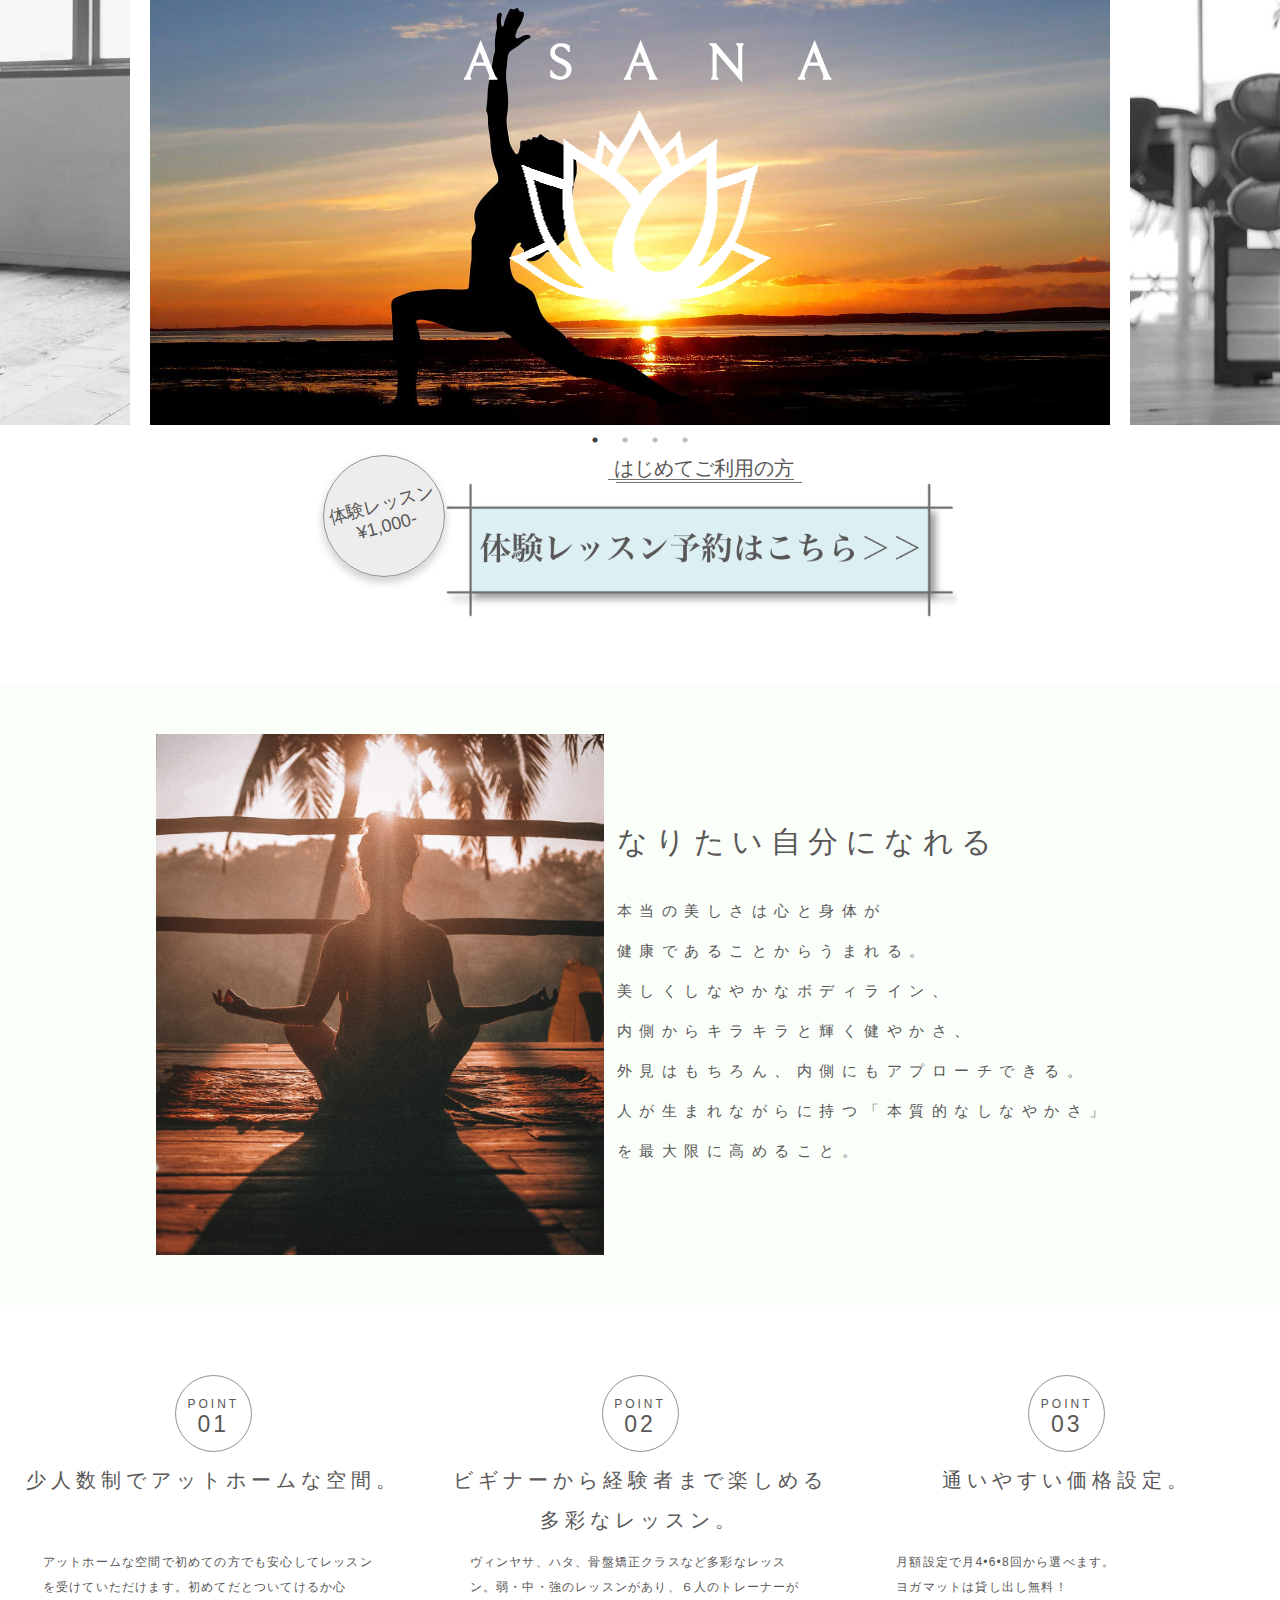
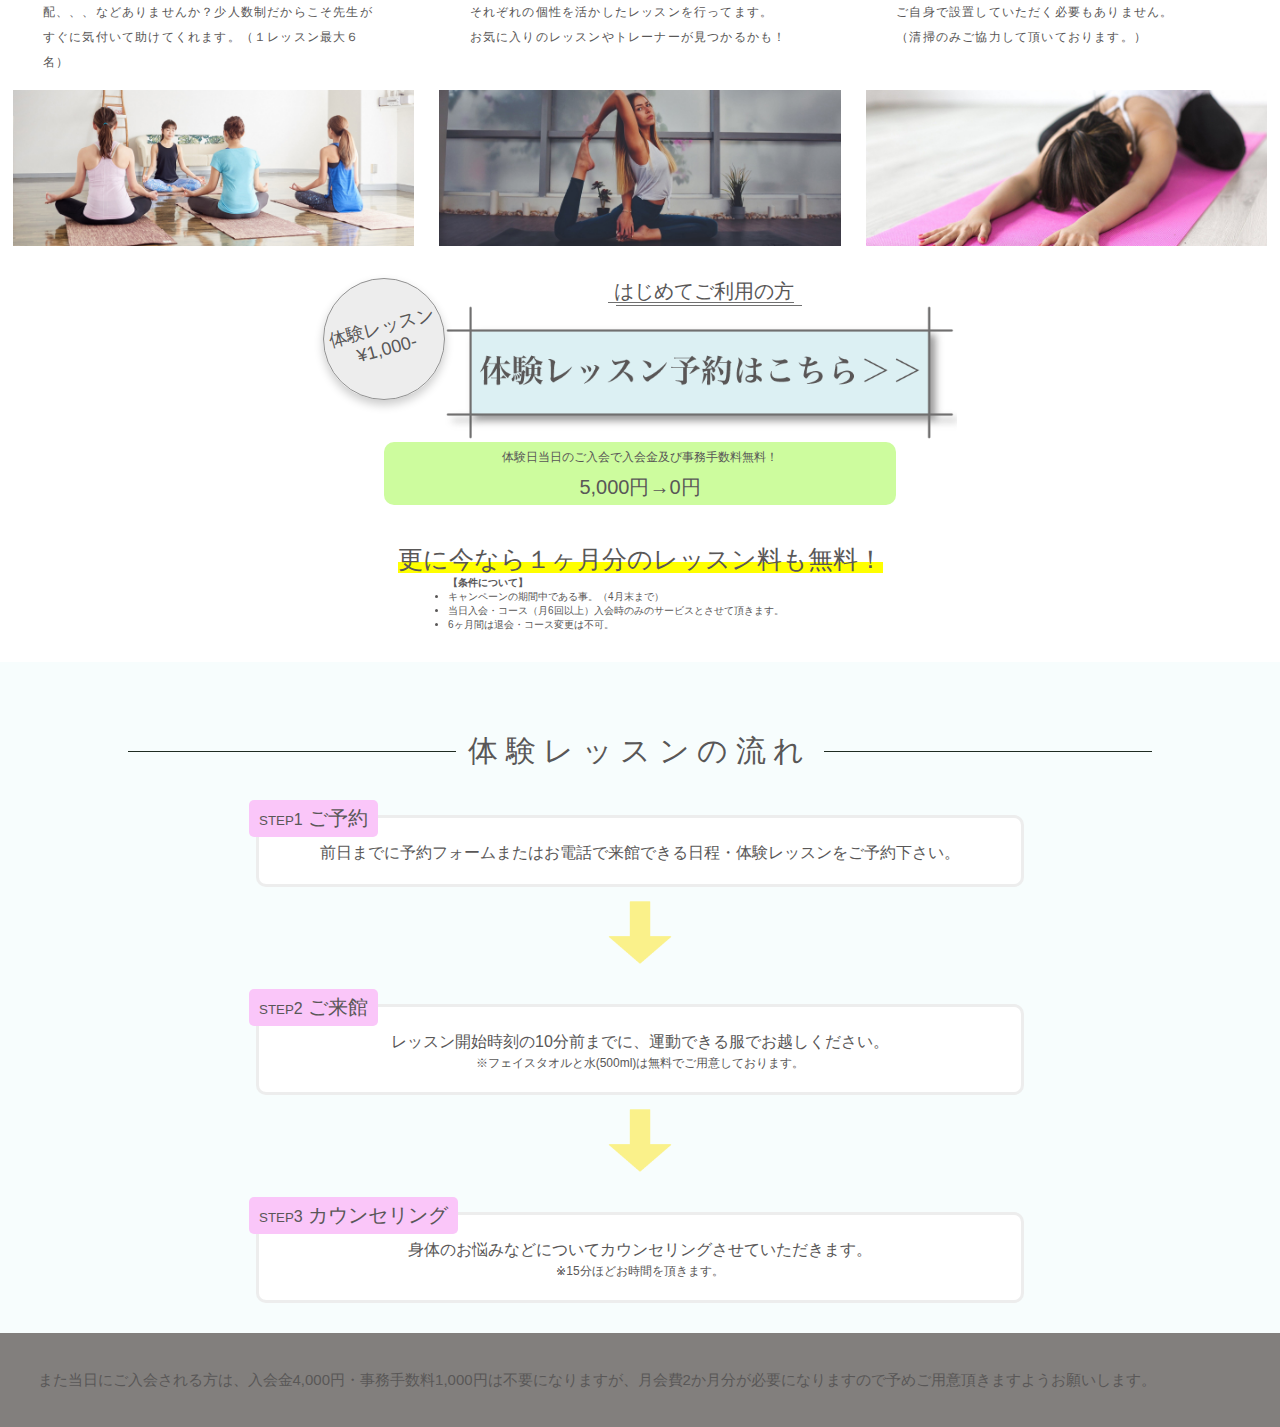
==== index.html @ cf3078e7 "1" ====
<!DOCTYPE html>
<html>
<head>
	<meta charset="UTF-8">
	<title>ASANA</title>
	<meta name="robots" content="noindex.nofollow">
	<meta name="viewport" content="width=device-width, initial-scale=1">
	<link href="https://fonts.googleapis.com/css?family=Bellefair|Bellota&display=swap" rel="stylesheet">
	<link rel="stylesheet" type="text/css" href="style.css">
	<link rel="stylesheet" type="text/css" href="slick.css" media="screen" />
    <link rel="stylesheet" type="text/css" href="slick-theme.css" media="screen" />
    <script src="http://ajax.googleapis.com/ajax/libs/jquery/1.11.1/jquery.min.js"></script>
    <script src="slick.min.js"></script>

<!-- slick-slider -->
	<script>
$(function() {
  $('.center-item').slick({
    infinite: true,
    dots:true,
    slidesToShow: 1,
    centerMode: true, //要素を中央寄せ
    centerPadding:'150px', //両サイドの見えている部分のサイズ
    autoplay:true, //自動再生
    responsive: [{
      breakpoint: 480,
        settings: {
          centerMode: false,
      }
    }]
  });
});
</script>
</head>
<body ontouchstart="">
	<header>
		<div class="top-image">
			<ul class="slider center-item">
				<li><img class="pc" src="images/top-01.jpg" alt="top画像"></li>
				<li><img class="pc" src="images/top-02.jpg" alt="top画像"></li>
				<li><img class="pc" src="images/top-03.jpg" alt="top画像"></li>
				<li><img class="pc" src="images/top-04.jpg" alt="top画像"></li>
			</ul>
			<h1>&nbsp;ASANA</h1>
			<div class="top-logo">
				<img src="images/hasu.png" alt="logo">
			</div>
		</div><!-- /top-image -->
	</header><!-- /header -->

	<div class="wrapper">
		<div class="expe">
			<div class="lesson">
				<p>体験レッスン<br>¥1,000-</p>
			</div><!-- /lesson -->
			<div class="button">
				<p><span>&nbsp;はじめてご利用の方</span></p>
				<a href="#" title=""><img src="images/button2.png" alt="体験レッスン	ご予約の方はこちら"></a>
			</div><!-- /button -->
		</div><!-- /expe -->
	</div><!-- /wrapper -->

	<div class="wrapper">
		<main>
			<img src="images/meditation.jpg" alt="meditation">
			<div class="coment">
				<h2>なりたい自分になれる</h2>
				<p>本当の美しさは心と身体が<br>健康であることからうまれる。<br>美しくしなやかなボディライン、<br>内側からキラキラと輝く健やかさ、<br>外見はもちろん、内側にもアプローチできる。<br>人が生まれながらに持つ「本質的なしなやかさ」<br>を最大限に高めること。</p>
			</div><!-- /coment -->
		</main>
	</div><!-- /wrapper -->




	<div class="wrapper">
		<section>
			<div class="container">
				<div class="contents">
					<div class="point">
						<p>POINT<br><span>01</span></p>
					</div><!-- /point -->
					<div class="content">
						<h3>少人数制でアットホームな空間。</h3>
						<p>アットホームな空間で初めての方でも安心してレッスンを受けていただけます。初めてだとついてけるか心配、、、などありませんか？少人数制だからこそ先生がすぐに気付いて助けてくれます。（１レッスン最大６名）</p>
					</div><!-- /content -->
				</div><!-- /contents -->
				<div class="pointimg">
				<img src="images/point1.jpg" alt="レッスンの様子">				
				</div><!-- /pointimg -->
			</div><!-- /container -->

			<div class="container">
				<div class="contents">
					<div class="point">
						<p>POINT<br><span>02</span></p>
					</div><!-- /point -->
					<div class="content">
						<h3>ビギナーから経験者まで楽しめる<br>多彩なレッスン。</h3>
						<p>ヴィンヤサ、ハタ、骨盤矯正クラスなど多彩なレッスン。弱・中・強のレッスンがあり、６人のトレーナーがそれぞれの個性を活かしたレッスンを行ってます。<br>
						お気に入りのレッスンやトレーナーが見つかるかも！</p>
					</div><!-- /content -->
				</div><!-- /contents -->
				<div class="pointimg">
				<img src="images/point4.jpg" alt="レッスンの様子">				
				</div><!-- /pointimg -->
			</div><!-- /container -->

			<div class="container">
				<div class="contents">
					<div class="point">
						<p>POINT<br><span>03</span></p>
					</div><!-- /point -->
					<div class="content">
						<h3>通いやすい価格設定。</h3>
						<p>月額設定で月4•6•8回から選べます。<br>ヨガマットは貸し出し無料！<br>ご自身で設置していただく必要もありません。<br>（清掃のみご協力して頂いております。）</p>
					</div><!-- /content -->
				</div><!-- /contents -->
				<div class="pointimg">
				<img src="images/point3.jpg" alt="レッスンの様子">				
				</div><!-- /pointimg -->
			</div><!-- /container -->
		</section>
	</div><!-- /wrapper -->

	<nav>
		<div class="wrapper">
			<div class="expe">
				<div class="lesson">
					<p>体験レッスン<br>¥1,000-</p>
				</div><!-- /lesson -->
				<div class="button">
					<p><span>&nbsp;はじめてご利用の方</span></p>
					<a href="#" title=""><img src="images/button2.png" alt="体験レッスン	ご予約の方はこちら"></a>
				</div><!-- /button -->
			</div><!-- /expe -->
			<div class="experience">
				<p>体験日当日のご入会で入会金及び事務手数料無料！<br><span>5,000円→0円</span></p>
			</div><!-- /experience -->
			<div class="campaign">
				<p><span>更に今なら１ヶ月分のレッスン料も無料！</span></p>
			</div><!-- /campaign -->
			<div class="qualification">
				<h4>【条件について】</h4>
				<ul>
					<li>キャンペーンの期間中である事。（4月末まで）</li>
					<li>当日入会・コース（月6回以上）入会時のみのサービスとさせて頂きます。</li>
					<li>6ヶ月間は退会・コース変更は不可。</li>
				</ul>	
			</div><!-- /qualification -->
		</div><!-- /wrapper -->
	</nav>



	<aside>
		<div class="wrapper">
			<h2 class="title">体験レッスンの流れ</h2>
			<div class="steptext">
				<p>前日までに予約フォームまたはお電話で来館できる日程・体験レッスンをご予約下さい。</p>
				<p class="step1"><small>STEP</small>1<span>&nbsp;ご予約</span></p>
			</div><!-- /steptext -->
			<img src="images/under.png" alt="下の矢印">
			<div class="steptext">
				<p class="text">レッスン開始時刻の10分前までに、運動できる服でお越しください。<br class="sp"><span>※フェイスタオルと水(500ml)は無料でご用意しております。</span></p>
				<p class="step1"><small>STEP</small>2<span>&nbsp;ご来館</span></p>
			</div><!-- /steptext -->
			<img src="images/under.png" alt="下の矢印">
			<div class="steptext">
				<p class="text">身体のお悩みなどについてカウンセリングさせていただきます。<br><span>※15分ほどお時間を頂きます。</span></p>
				<p class="step1"><small>STEP</small>3<span>&nbsp;カウンセリング</span></p>
			</div><!-- /steptext -->
		</div><!-- /wrapper -->
		<div class="wrapper">
			<p class="footer">また当日にご入会される方は、入会金4,000円・事務手数料1,000円は不要になりますが、月会費2か月分が必要になりますので予めご用意頂きますようお願いします。</p>
		</div>
	</aside>
</body>
</html>
---- style.css ----
@charset "UTF-8";
*{
	margin: 0;
	padding: 0;
}
html{
	font-size: 62.5%;
}
body{
	font-family: 'ヒラギノ明朝 ProN','Hiragino Mincho ProN','Yu Mincho Light','YuMincho','Yu Mincho','游明朝体',sans-serif;
	color: #595757;
	margin: 0 auto;
}
p{
	font-weight: lighter;
	font-size: 1.2rem;
}
h2{
	font-weight: lighter;
	font-size: 3.0rem;
	letter-spacing: 0.25em;
	line-height: 5.0rem; 
}
h3{
	font-weight: lighter;
	font-size: 2rem;
	letter-spacing: 0.25em;
	line-height: 4.0rem;
}
.wrapper{
	margin-top: 3.0rem;
}



.top-image{
	position: relative;
}
.slider {
	margin: 0 0 50px;
}
h1{
	color: white;
	font-family: 'Bellefair', serif, 'Bellota';
	font-size: 5.0rem;
	letter-spacing: 1em;
	position: absolute;
	top: 15%;
	left: 50%;
	transform: translateY(-50%) translateX(-50%);
	-webkit- transform: translateY(-50%) translateX(-50%);
	margin: auto;
}
.top-logo img{
	position: absolute;
	top: 50%;
	left: 50%;
	transform: translateY(-50%) translateX(-50%);
	-webkit- transform: translateY(-50%) translateX(-50%);
	margin: auto;
}



.expe{
	display: flex;
	justify-content: center;
}
.lesson{
	width: 120px;
	height: 120px;
	position: relative;
	text-align: center;
	background-color: rgba(230,230,230,0.7);
	border-radius: 50%;
	box-shadow: 0 5px 10px rgba(0,0,0,0.2);
	border: solid 0.15em #919191;
}
.lesson p{
	font-size: 1.8rem;
	position: absolute;
	top: 30%;
	left: 0;
	width: 120px;/*上のwidthと合わせる*/
	text-align: center;
	-webkit-transform : translateY(-50%);
	transform : translateY(-50%);
	transform: rotate(-15deg);/*斜めにする*/
	-moz-transform: rotate(-15deg);
	-webkit-transform: rotate(-15deg);
}
.button{
	text-align: center;
	width: 40%;
}
.button p{
	font-size: 2.0rem;
	width: 100%;
}
.button p span{
	border-bottom: solid 1px #707070;
	position: relative;
}

.button p span:after{
  content: "";
  border-bottom: solid 1px #707070;
  position: absolute;
  top: 3px;
  left: 8px;
  width: 100%;
  height: 100%;
}
.button img{
	width: 100%;
}



main{
	background-color: #fafffa;
	display: flex;
	justify-content: center;
	margin-top: 5%;
	padding: 50px 0;
}
main img{
	width: 35%;
	height: 100%;
}
.coment{
	align-self: center;
	margin: 0 1%;
}
.coment p{
	font-size: 1.5rem;
}





.container{
	margin: 0 1%;
}
.contents{
	display: flex;
	justify-content: space-around;
	margin-top: 40px;
}
.point{
	flex-shrink: 0;
	width: 75px;
	height: 75px;
	position: relative;
	text-align: center;
	background-color: white;
	border-radius: 50%;
	border: solid 0.1em #919191;
}
.point p{
  position: absolute;
  letter-spacing: 0.25em;
  top: 55%;
  left: 0;
  width: 75px;/*上のwidthと合わせる*/
  text-align: center;
  -webkit-transform : translateY(-50%);
  transform : translateY(-50%);
}
.point p span{
	font-size: 23px;
}
.content{
	margin-top: 2%;
}
.content p{
	letter-spacing: 0.1em;
	line-height: 2.5rem;
}
.pointimg{
	text-align: center;
}
.pointimg img{
	width: 100%;
	height: 100%;
	margin-top: 10px;
}



.experience{
	background-color: #CDFC9E;
	text-align: center;
	border-radius: 10px;
	margin-top: 3%;
}
.experience p{
	line-height: 3.0rem;
}
.experience p span{
	font-size: 2.0rem;
}
.campaign{
	text-align: center;
	margin-top: 3%;
}
.campaign p span{
	font-size: 2.5rem;
	background: linear-gradient(transparent 60%, #ffff00 0%);
}
.qualification{
	margin: 0 35%;
}




aside{
	background-color: #F7FDFD;
	text-align: center;
}
.title{
	padding-top: 5%;
	display: flex;
	align-items: center;
	margin: 0 10%;
}
.title:before, .title:after {
	content: "";
	flex-grow: 1;
	height: 1px;
	background: rgba(31,44,34,1);/*line*/
	display: block;
}
.title:before {
	margin-right: .4em;
}
.title:after {
	margin-left: .4em;
}
.steptext{
	background-color: white;
	text-align: left;
	border-radius: 10px;
	border: solid 0.3rem rgba(230,230,230,0.7);
	position: relative;
	margin: 3% 20% 0;
	padding: 2rem 1.2rem;
}
.steptext p{
	font-size: 1.6rem;
	text-align: center;
	margin-top: 0.5rem;
}
.text span{
	font-size: 1.2rem;
}
.step1{
	background-color: rgba(250, 198, 249);/*pink*/
	border-radius: 5px;
	position: absolute;
	padding: 5px 10px;
	top: -23px;
	left: -10px;
}
.step1 span{
	font-size: 2.0rem;
}
aside img{
	margin-top: 1%;
	width: 5%;
	height: 100%;
}


.footer{
	background-color: rgba(80, 73, 70, 0.7);
	padding: 2.5em;
	font-size: 1.5rem;
	text-align: left;
}


@media screen and (min-width:897px){
	.slider img {
		width: 98%;
		height: auto;
	}
/*左右の写真を白黒にする*/
.center-item .slick-slide:not(.slick-center) {
-webkit-filter: grayscale(100%);
-moz-filter: grayscale(100%);
-o-filter: grayscale(100%);
-ms-filter: grayscale(100%);
filter: grayscale(100%);
transition: 1s linear;
}
	.coment p{
		margin-top: 5%;
		line-height: 4.0rem;
		letter-spacing: 0.5em;
	}
	section{
		display: table;
		display: flex;
		justify-content: space-around;
	}
	.contents{
		display: flex;
		flex-direction: column;
	}
	.point{
		align-self: center;
	}
	.content{
	}
	.content h3{
		height: 9rem;
		text-align: center;
	}
	.content p{
		height: 13rem;
		width: 85%;
		margin: 0 auto;
	}
	.experience{
		margin: 0 30%;
	}

}
@media screen and (max-width:896px){
	html{
		font-size: 35%;
	}
	.slider img {
		width: 100%;
		height: auto;
	}
	.top-logo img{
		height: 10vh;
	}
	.lesson{
		width: 65px;
		height: 65px;
	}
	.lesson p{
		width: 65px;
	}
	main img{
		width: 38%;
		height: 100%;
	}
	.coment p{
		line-height: 4.0rem;
	}
	.content{
		margin: 0 0 0 3%;
	}
	.title{
		margin-bottom: 5%;
	}
	.experience{
		margin: 2% 20% 0;
	}
	.qualification{
		margin: 0 17%;
	}
	.steptext{
		margin: 2% 6% 0;
	}
	.sp{
		display: none;
	}
}
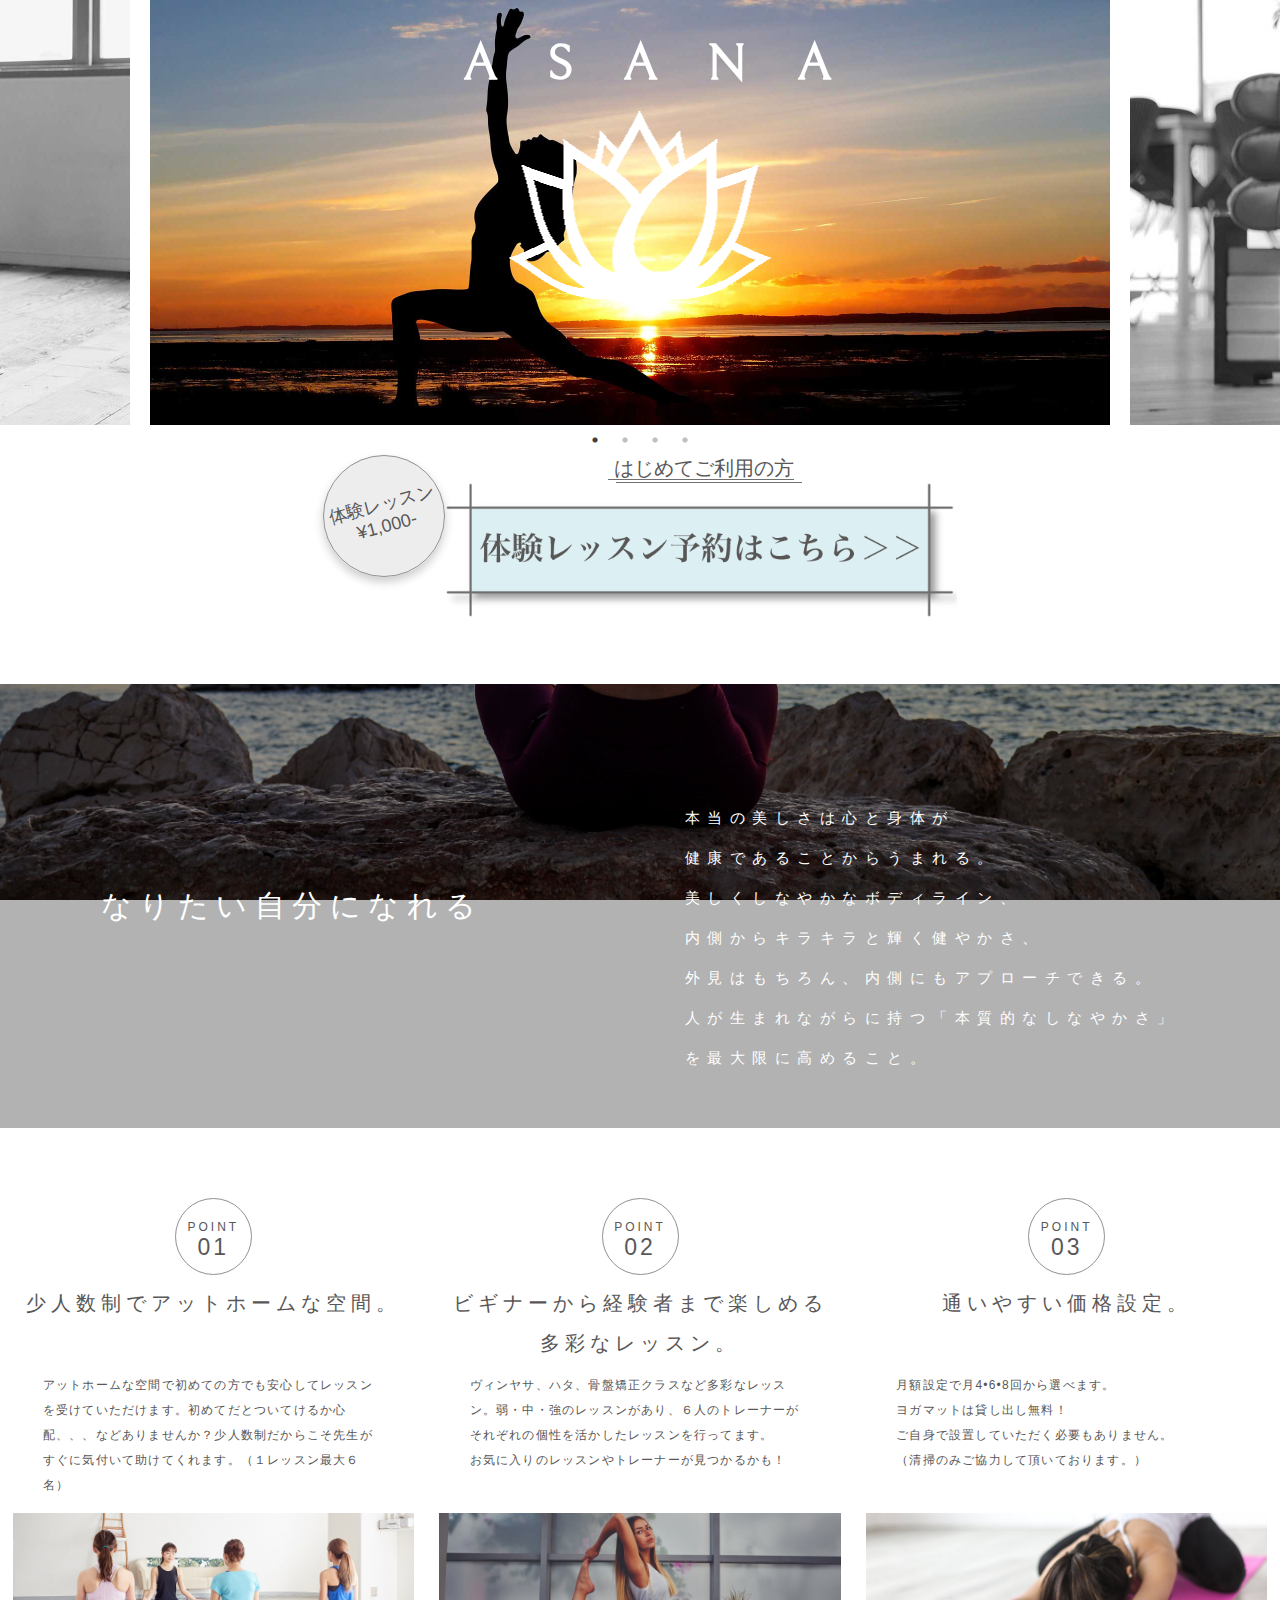
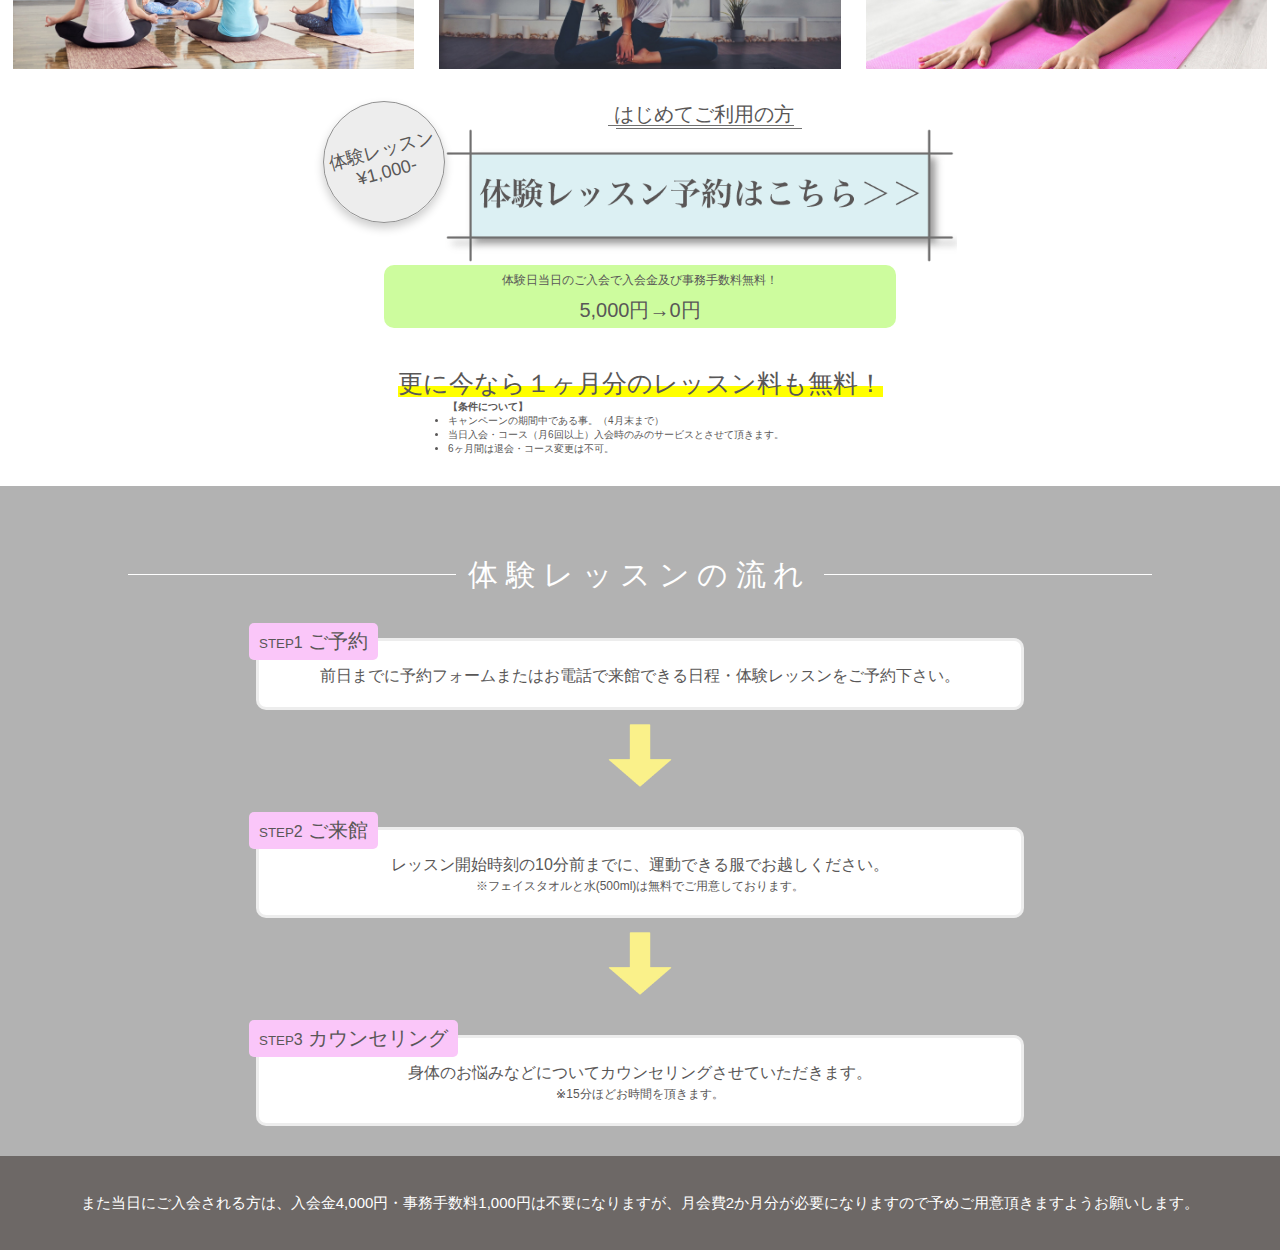
==== commit 79b8c7e1: "new" ====
--- a/index.html
+++ b/index.html
@@ -60,15 +60,16 @@
 		</div><!-- /expe -->
 	</div><!-- /wrapper -->
 
+	<div class="parallax bg-01">
 	<div class="wrapper">
 		<main>
-			<img src="images/meditation.jpg" alt="meditation">
 			<div class="coment">
 				<h2>なりたい自分になれる</h2>
 				<p>本当の美しさは心と身体が<br>健康であることからうまれる。<br>美しくしなやかなボディライン、<br>内側からキラキラと輝く健やかさ、<br>外見はもちろん、内側にもアプローチできる。<br>人が生まれながらに持つ「本質的なしなやかさ」<br>を最大限に高めること。</p>
 			</div><!-- /coment -->
 		</main>
 	</div><!-- /wrapper -->
+</div>
 
 
 
@@ -152,7 +153,7 @@
 	</nav>
 
 
-
+	<div class="parallax bg-02">
 	<aside>
 		<div class="wrapper">
 			<h2 class="title">体験レッスンの流れ</h2>
@@ -174,6 +175,7 @@
 		<div class="wrapper">
 			<p class="footer">また当日にご入会される方は、入会金4,000円・事務手数料1,000円は不要になりますが、月会費2か月分が必要になりますので予めご用意頂きますようお願いします。</p>
 		</div>
-	</aside>
+	</aside>		
+	</div><!-- /parallax bg-02 -->
 </body>
 </html>--- a/style.css
+++ b/style.css
@@ -20,6 +20,7 @@
 	font-size: 3.0rem;
 	letter-spacing: 0.25em;
 	line-height: 5.0rem; 
+	color: white;
 }
 h3{
 	font-weight: lighter;
@@ -117,23 +118,31 @@
 
 
 
+.parallax {
+    min-height: 400px;
+    background-position: center top;
+    background-repeat: no-repeat;
+    background-attachment: fixed;
+    background-size: cover;    
+}
+.parallax.bg-01{
+	background-image: url(images/pararax1.jpg);
+}
 main{
-	background-color: #fafffa;
+	background-color: rgba(0,0,0,0.3);
+}
+.coment{
 	display: flex;
-	justify-content: center;
+	justify-content: space-around;
 	margin-top: 5%;
 	padding: 50px 0;
 }
-main img{
-	width: 35%;
-	height: 100%;
-}
-.coment{
+.coment h2{
 	align-self: center;
-	margin: 0 1%;
 }
 .coment p{
 	font-size: 1.5rem;
+	color: white;
 }
 
 
@@ -215,9 +224,11 @@
 
 
 
-
+.parallax.bg-02{
+	background-image: url(images/pararax3.jpg);
+}
 aside{
-	background-color: #F7FDFD;
+	background-color: rgba(0,0,0,0.3);
 	text-align: center;
 }
 .title{
@@ -229,8 +240,8 @@
 .title:before, .title:after {
 	content: "";
 	flex-grow: 1;
-	height: 1px;
-	background: rgba(31,44,34,1);/*line*/
+	height: 1.5px;
+	background: rgba(255,255,255,1);/*line*/
 	display: block;
 }
 .title:before {
@@ -276,13 +287,14 @@
 
 .footer{
 	background-color: rgba(80, 73, 70, 0.7);
+	color: white;
 	padding: 2.5em;
 	font-size: 1.5rem;
 	text-align: left;
 }
 
 
-@media screen and (min-width:897px){
+@media screen and (min-width:897px){/*pc*/
 	.slider img {
 		width: 98%;
 		height: auto;
@@ -327,9 +339,12 @@
 	.experience{
 		margin: 0 30%;
 	}
-
-}
-@media screen and (max-width:896px){
+	.footer{
+		text-align: center;
+	}
+
+}
+@media screen and (max-width:896px){/*sp*/
 	html{
 		font-size: 35%;
 	}
@@ -347,10 +362,10 @@
 	.lesson p{
 		width: 65px;
 	}
-	main img{
-		width: 38%;
-		height: 100%;
-	}
+	.parallax {
+    	min-height: 300px;
+    }
+
 	.coment p{
 		line-height: 4.0rem;
 	}
